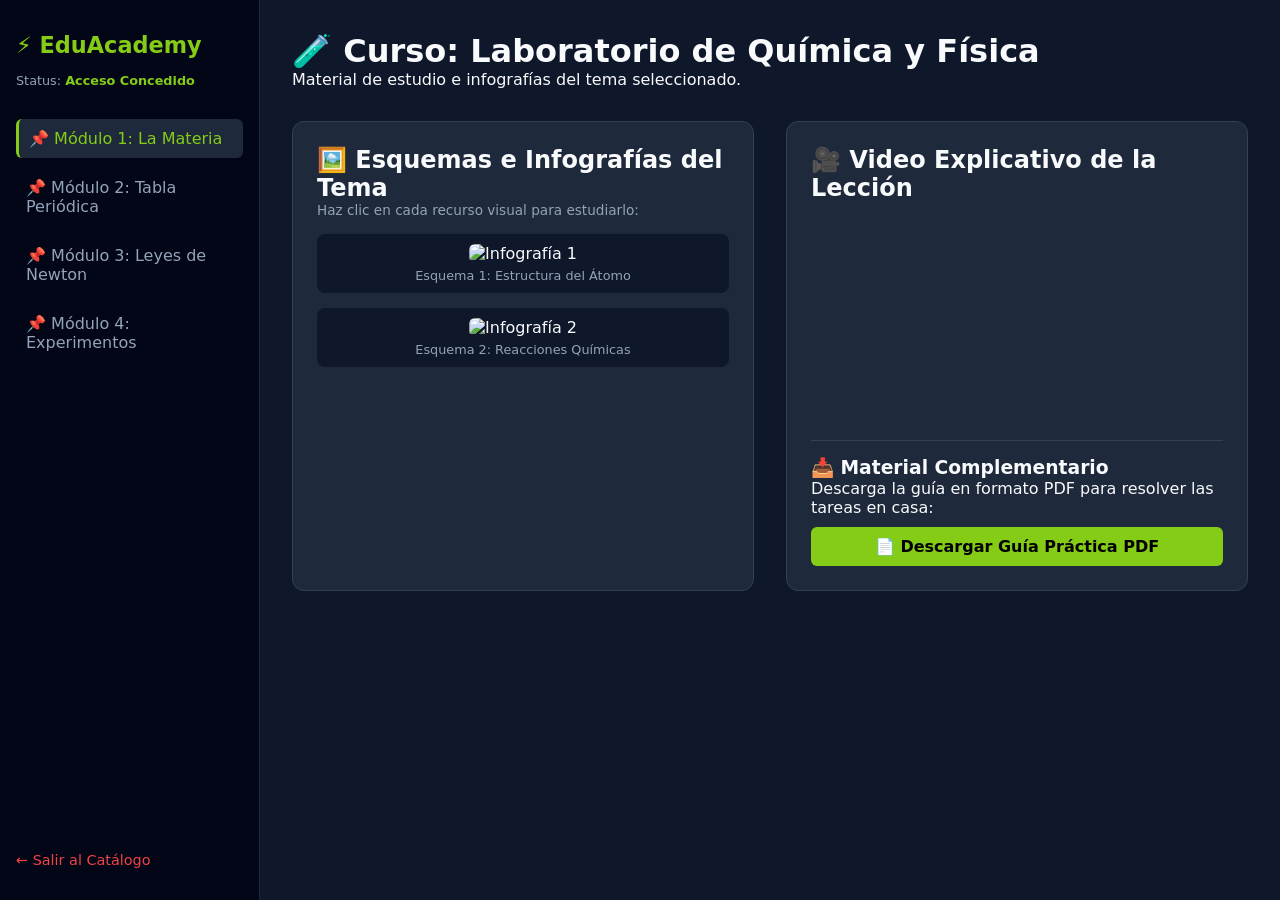
==== curso-detalle.html @ 9cff7b27 "Corregido el nombre del archivo curso-detalle.html" ====
<!DOCTYPE html>
<html lang="es">
<head>
  <meta charset="UTF-8">
  <meta name="viewport" content="width=device-width, initial-scale=1.0">
  <title>Aula EduAcademy - Química y Física</title>
  <link rel="stylesheet" href="css/styles.css">
</head>
<body class="dark-theme dashboard-body">

  <!-- Sidebar Lateral (En lugar del diseño arriba-abajo de MathSec) -->
  <aside class="sidebar">
    <div class="brand">⚡ EduAcademy</div>
    <div class="status-box">Status: <span>Acceso Concedido</span></div>
    
    <nav class="side-menu">
      <a href="#" class="active">📌 Módulo 1: La Materia</a>
      <a href="#">📌 Módulo 2: Tabla Periódica</a>
      <a href="#">📌 Módulo 3: Leyes de Newton</a>
      <a href="#">📌 Módulo 4: Experimentos</a>
    </nav>

    <a href="index.html" class="btn-exit">← Salir al Catálogo</a>
  </aside>

  <!-- Contenido Principal Dividido -->
  <main class="dashboard-content">
    
    <header class="content-header">
      <h1>🧪 Curso: Laboratorio de Química y Física</h1>
      <p>Material de estudio e infografías del tema seleccionado.</p>
    </header>

    <div class="content-split">
      
      <!-- Columna 1: Galería Visual e Infografías (Novedad) -->
      <section class="visual-panel">
        <h2>🖼️ Esquemas e Infografías del Tema</h2>
        <p class="subtitle">Haz clic en cada recurso visual para estudiarlo:</p>
        
        <div class="image-gallery">
          <div class="img-card">
            <img src="https://images.unsplash.com/photo-1532094349884-543bc11b234d?w=400" alt="Infografía 1">
            <p>Esquema 1: Estructura del Átomo</p>
          </div>
          <div class="img-card">
            <img src="https://images.unsplash.com/photo-1507668077129-56e32842fceb?w=400" alt="Infografía 2">
            <p>Esquema 2: Reacciones Químicas</p>
          </div>
        </div>
      </section>

      <!-- Columna 2: Reproductor y Descarga -->
      <section class="media-panel">
        <h2>🎥 Video Explicativo de la Lección</h2>
        <div class="video-wrapper">
          <iframe src="https://www.youtube.com/embed/fOuRqk1nzgY" title="Video de la clase" allowfullscreen></iframe>
        </div>

        <div class="download-box">
          <h3>📥 Material Complementario</h3>
          <p>Descarga la guía en formato PDF para resolver las tareas en casa:</p>
          <a href="pdf/quimica-guia.pdf" download class="btn-download">📄 Descargar Guía Práctica PDF</a>
        </div>
      </section>

    </div>

  </main>

</body>
</html>
---- css/styles.css ----
:root {
  --bg-dark: #0f172a;
  --bg-card: #1e293b;
  --accent-lime: #84cc16;
  --accent-purple: #a855f7;
  --text-main: #f8fafc;
  --text-muted: #94a3b8;
}

* {
  box-sizing: border-box;
  margin: 0;
  padding: 0;
  font-family: 'Inter', system-ui, -apple-system, sans-serif;
}

body.dark-theme {
  background-color: var(--bg-dark);
  color: var(--text-main);
  min-height: 100vh;
}

/* Nav */
.top-nav {
  display: flex;
  justify-content: space-between;
  padding: 1.2rem 2rem;
  background: #020617;
  border-bottom: 1px solid #1e293b;
}

.brand {
  font-size: 1.4rem;
  font-weight: 800;
  color: var(--accent-lime);
}

.user-pill {
  background: #1e293b;
  padding: 6px 14px;
  border-radius: 20px;
  font-size: 0.85rem;
  color: var(--text-muted);
}

/* Main Layout */
.main-layout {
  max-width: 1000px;
  margin: 2rem auto;
  padding: 0 1rem;
}

.hero-banner {
  text-align: center;
  margin-bottom: 2rem;
}

.hero-banner h1 {
  font-size: 2.2rem;
  color: var(--text-main);
}

.hero-banner p {
  color: var(--text-muted);
  margin-top: 8px;
}

/* Categorias */
.category-pills {
  display: flex;
  gap: 10px;
  justify-content: center;
  margin-bottom: 2rem;
}

.pill {
  background: var(--bg-card);
  color: var(--text-main);
  border: 1px solid #334155;
  padding: 8px 16px;
  border-radius: 20px;
  cursor: pointer;
}

.pill.active {
  background: var(--accent-lime);
  color: #000;
  font-weight: bold;
}

/* Listado Horizontal de Cursos */
.course-row {
  display: flex;
  background: var(--bg-card);
  border-radius: 12px;
  margin-bottom: 1.5rem;
  overflow: hidden;
  border: 1px solid #334155;
}

.course-preview {
  width: 250px;
}

.course-preview img {
  width: 100%;
  height: 100%;
  object-fit: cover;
}

.course-info {
  padding: 1.5rem;
  flex: 1;
}

.badge {
  display: inline-block;
  padding: 4px 10px;
  border-radius: 4px;
  font-size: 0.75rem;
  font-weight: bold;
  margin-bottom: 8px;
}

.badge-green { background: #166534; color: #4ade80; }
.badge-purple { background: #581c87; color: #c084fc; }
.badge-amber { background: #78350f; color: #fcd34d; }

.course-meta {
  display: flex;
  justify-content: space-between;
  align-items: center;
  margin-top: 15px;
}

.price {
  font-size: 1.3rem;
  font-weight: bold;
  color: var(--accent-lime);
}

.btn-buy {
  background: var(--accent-purple);
  color: white;
  text-decoration: none;
  padding: 8px 16px;
  border-radius: 6px;
  font-weight: bold;
  font-size: 0.9rem;
}

/* Dashboard con Sidebar */
.dashboard-body {
  display: flex;
}

.sidebar {
  width: 260px;
  background: #020617;
  padding: 2rem 1rem;
  min-height: 100vh;
  border-right: 1px solid #1e293b;
  display: flex;
  flex-direction: column;
}

.status-box {
  font-size: 0.8rem;
  color: var(--text-muted);
  margin: 15px 0;
}

.status-box span {
  color: var(--accent-lime);
  font-weight: bold;
}

.side-menu {
  display: flex;
  flex-direction: column;
  gap: 10px;
  margin-top: 1rem;
  flex: 1;
}

.side-menu a {
  color: var(--text-muted);
  text-decoration: none;
  padding: 10px;
  border-radius: 6px;
}

.side-menu a.active {
  background: var(--bg-card);
  color: var(--accent-lime);
  border-left: 3px solid var(--accent-lime);
}

.btn-exit {
  color: #ef4444;
  text-decoration: none;
  font-size: 0.9rem;
}

.dashboard-content {
  flex: 1;
  padding: 2rem;
}

.content-split {
  display: grid;
  grid-template-columns: 1fr 1fr;
  gap: 2rem;
  margin-top: 2rem;
}

.visual-panel, .media-panel {
  background: var(--bg-card);
  padding: 1.5rem;
  border-radius: 12px;
  border: 1px solid #334155;
}

.subtitle {
  color: var(--text-muted);
  font-size: 0.85rem;
  margin-bottom: 1rem;
}

.image-gallery {
  display: flex;
  flex-direction: column;
  gap: 15px;
}

.img-card {
  background: #0f172a;
  padding: 10px;
  border-radius: 8px;
  text-align: center;
}

.img-card img {
  width: 100%;
  border-radius: 6px;
  height: 140px;
  object-fit: cover;
}

.img-card p {
  font-size: 0.8rem;
  margin-top: 5px;
  color: var(--text-muted);
}

.video-wrapper iframe {
  width: 100%;
  height: 200px;
  border-radius: 8px;
  border: none;
  margin-top: 10px;
}

.download-box {
  margin-top: 1.5rem;
  padding-top: 1rem;
  border-top: 1px solid #334155;
}

.btn-download {
  display: block;
  background: var(--accent-lime);
  color: #000;
  text-align: center;
  text-decoration: none;
  padding: 10px;
  border-radius: 6px;
  font-weight: bold;
  margin-top: 10px;
}

footer {
  text-align: center;
  padding: 2rem;
  color: var(--text-muted);
  font-size: 0.85rem;
}
/* Botón de inicio de sesión en Navbar */
.btn-login-nav {
  background: #334155;
  color: #f8fafc;
  border: 1px solid #475569;
  padding: 6px 12px;
  border-radius: 6px;
  cursor: pointer;
  font-weight: bold;
}

.btn-login-nav:hover {
  background: #475569;
}

/* Modal de Autenticación */
.modal-overlay {
  display: none;
  position: fixed;
  top: 0;
  left: 0;
  width: 100%;
  height: 100%;
  background: rgba(2, 6, 23, 0.85);
  justify-content: center;
  align-items: center;
  z-index: 1000;
}

.modal-box {
  background: #1e293b;
  padding: 2rem;
  border-radius: 12px;
  width: 90%;
  max-width: 400px;
  border: 1px solid #334155;
  position: relative;
}

.close-btn {
  position: absolute;
  top: 10px;
  right: 15px;
  font-size: 1.5rem;
  color: #94a3b8;
  cursor: pointer;
}

.input-field {
  width: 100%;
  padding: 10px;
  margin-bottom: 12px;
  background: #0f172a;
  border: 1px solid #334155;
  border-radius: 6px;
  color: white;
}

.btn-submit {
  width: 100%;
  padding: 10px;
  background: #a855f7;
  color: white;
  border: none;
  border-radius: 6px;
  font-weight: bold;
  cursor: pointer;
}

.btn-submit:hover {
  background: #9333ea;
}
/* Botón estilo Mercado Pago */
.btn-buy {
  background: #009ee3;
  color: white;
  border: none;
  padding: 10px 16px;
  border-radius: 6px;
  font-weight: bold;
  font-size: 0.9rem;
  cursor: pointer;
  transition: background 0.2s;
}

.btn-buy:hover {
  background: #0081b8;
}

/* Modal Mercado Pago */
.pay-box {
  border-top: 5px solid #009ee3;
}

.mp-header {
  display: flex;
  justify-content: space-between;
  align-items: center;
  border-bottom: 1px solid #334155;
  padding-bottom: 10px;
}

.mp-secure {
  background: #064e3b;
  color: #34d399;
  font-size: 0.75rem;
  padding: 2px 8px;
  border-radius: 12px;
}

.btn-mp-submit {
  width: 100%;
  padding: 12px;
  background: #009ee3;
  color: white;
  border: none;
  border-radius: 6px;
  font-weight: bold;
  font-size: 1rem;
  cursor: pointer;
  margin-top: 10px;
}

.btn-mp-submit:hover {
  background: #0081b8;
}

/* Pantalla de Éxito */
.success-screen {
  display: none;
  text-align: center;
  padding: 1rem 0;
}

.checkmark {
  font-size: 3rem;
}

.loader-bar {
  height: 4px;
  background: #84cc16;
  width: 100%;
  margin-top: 15px;
  border-radius: 2px;
  animation: loading 3s linear forwards;
}

@keyframes loading {
  from { width: 0%; }
  to { width: 100%; }
}
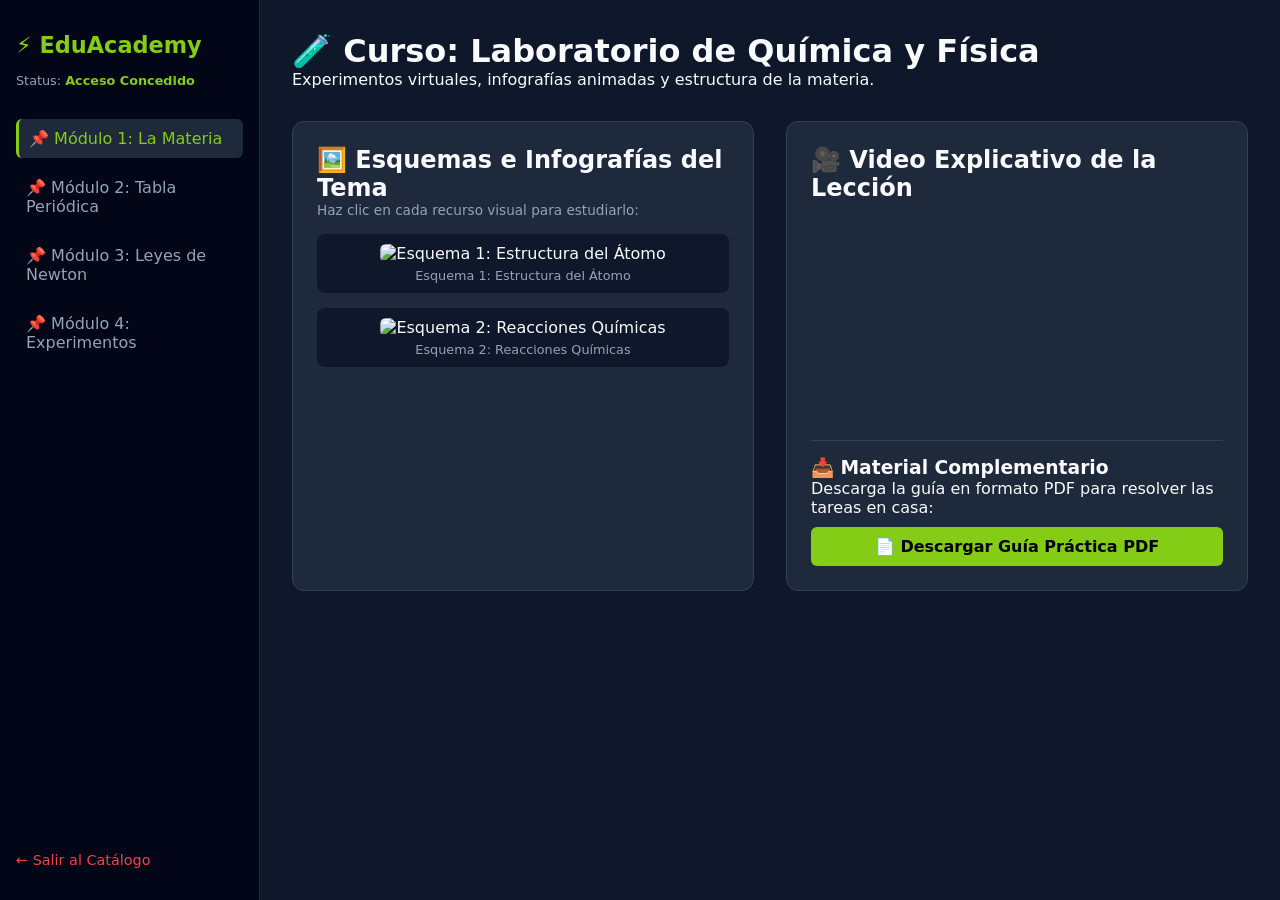
==== commit dd7802d1: "Contenido dinamico de aula virtual segun el curso pagado" ====
--- a/curso-detalle.html
+++ b/curso-detalle.html
@@ -3,64 +3,55 @@
 <head>
   <meta charset="UTF-8">
   <meta name="viewport" content="width=device-width, initial-scale=1.0">
-  <title>Aula EduAcademy - Química y Física</title>
+  <title>Aula EduAcademy - Detalle del Curso</title>
   <link rel="stylesheet" href="css/styles.css">
 </head>
 <body class="dark-theme dashboard-body">
 
-  <!-- Sidebar Lateral (En lugar del diseño arriba-abajo de MathSec) -->
+  <!-- Sidebar Lateral -->
   <aside class="sidebar">
     <div class="brand">⚡ EduAcademy</div>
     <div class="status-box">Status: <span>Acceso Concedido</span></div>
     
-    <nav class="side-menu">
-      <a href="#" class="active">📌 Módulo 1: La Materia</a>
-      <a href="#">📌 Módulo 2: Tabla Periódica</a>
-      <a href="#">📌 Módulo 3: Leyes de Newton</a>
-      <a href="#">📌 Módulo 4: Experimentos</a>
+    <!-- Modulos Dinamicos -->
+    <nav class="side-menu" id="course-modules">
+      <a href="#" class="active">📌 Cargando módulos...</a>
     </nav>
 
     <a href="index.html" class="btn-exit">← Salir al Catálogo</a>
   </aside>
 
-  <!-- Contenido Principal Dividido -->
+  <!-- Contenido Principal Dinámico -->
   <main class="dashboard-content">
     
     <header class="content-header">
-      <h1>🧪 Curso: Laboratorio de Química y Física</h1>
-      <p>Material de estudio e infografías del tema seleccionado.</p>
+      <h1 id="course-title">Cargando Curso...</h1>
+      <p id="course-desc">Material de estudio e infografías del tema seleccionado.</p>
     </header>
 
     <div class="content-split">
       
-      <!-- Columna 1: Galería Visual e Infografías (Novedad) -->
+      <!-- Columna 1: Galería Visual e Infografías Dinámicas -->
       <section class="visual-panel">
         <h2>🖼️ Esquemas e Infografías del Tema</h2>
         <p class="subtitle">Haz clic en cada recurso visual para estudiarlo:</p>
         
-        <div class="image-gallery">
-          <div class="img-card">
-            <img src="https://images.unsplash.com/photo-1532094349884-543bc11b234d?w=400" alt="Infografía 1">
-            <p>Esquema 1: Estructura del Átomo</p>
-          </div>
-          <div class="img-card">
-            <img src="https://images.unsplash.com/photo-1507668077129-56e32842fceb?w=400" alt="Infografía 2">
-            <p>Esquema 2: Reacciones Químicas</p>
-          </div>
+        <div class="image-gallery" id="course-gallery">
+          <!-- Se llena por JavaScript -->
         </div>
       </section>
 
-      <!-- Columna 2: Reproductor y Descarga -->
+      <!-- Columna 2: Video y PDF Dinámicos -->
       <section class="media-panel">
         <h2>🎥 Video Explicativo de la Lección</h2>
         <div class="video-wrapper">
-          <iframe src="https://www.youtube.com/embed/fOuRqk1nzgY" title="Video de la clase" allowfullscreen></iframe>
+          <iframe id="course-video" src="" title="Video de la clase" allowfullscreen></iframe>
         </div>
 
         <div class="download-box">
           <h3>📥 Material Complementario</h3>
           <p>Descarga la guía en formato PDF para resolver las tareas en casa:</p>
-          <a href="pdf/quimica-guia.pdf" download class="btn-download">📄 Descargar Guía Práctica PDF</a>
+          <a id="course-pdf" href="#" download class="btn-download">📄 Descargar Guía Práctica PDF</a>
         </div>
       </section>
 
@@ -68,5 +59,6 @@
 
   </main>
 
+  <script src="js/main.js"></script>
 </body>
 </html>
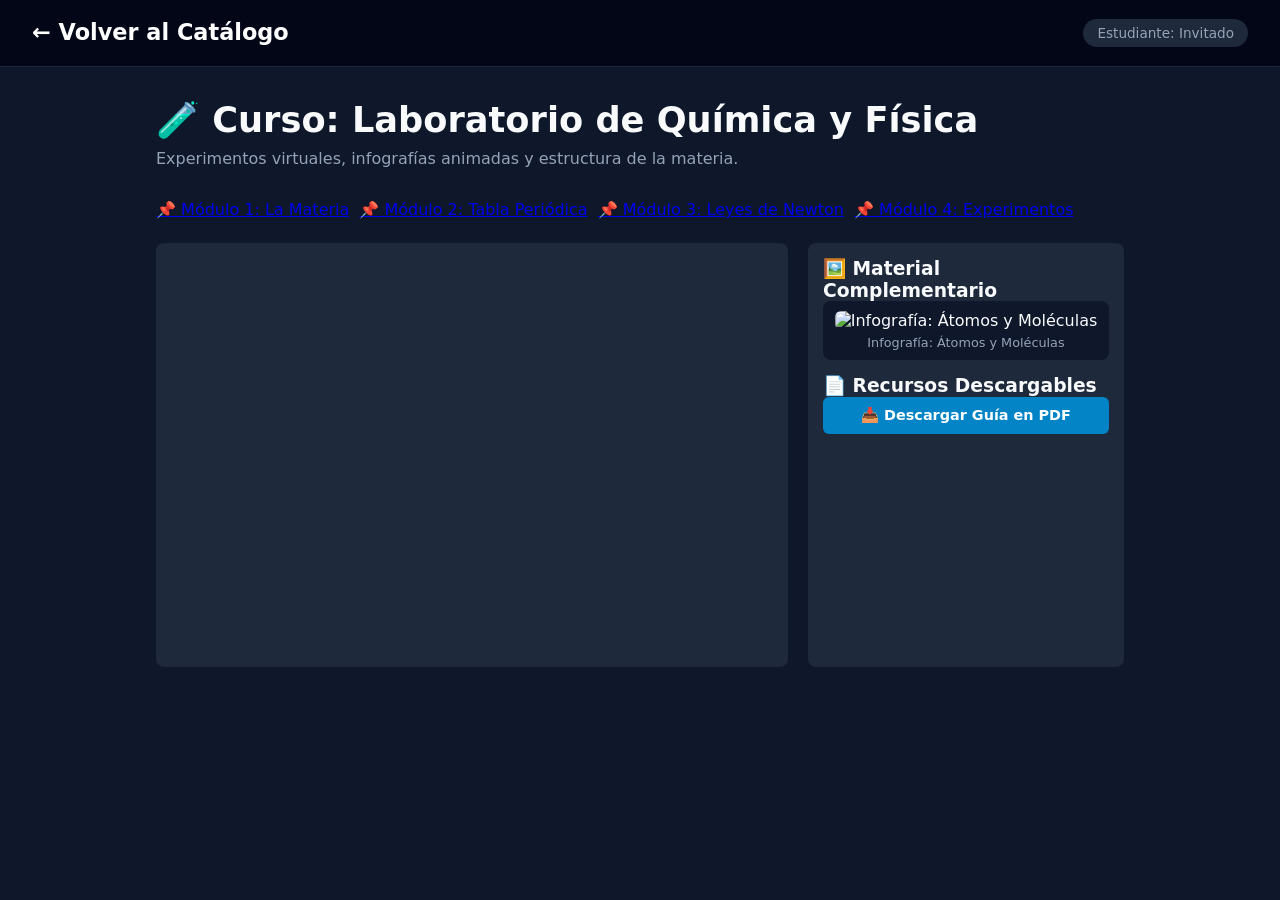
==== commit 5e1dc6a8: "Codigo final corregido con videos embebidos de youtube" ====
--- a/curso-detalle.html
+++ b/curso-detalle.html
@@ -3,56 +3,47 @@
 <head>
   <meta charset="UTF-8">
   <meta name="viewport" content="width=device-width, initial-scale=1.0">
-  <title>Aula EduAcademy - Detalle del Curso</title>
+  <title>EduAcademy - Contenido del Curso</title>
   <link rel="stylesheet" href="css/styles.css">
 </head>
-<body class="dark-theme dashboard-body">
+<body class="dark-theme">
 
-  <!-- Sidebar Lateral -->
-  <aside class="sidebar">
-    <div class="brand">⚡ EduAcademy</div>
-    <div class="status-box">Status: <span>Acceso Concedido</span></div>
+  <nav class="top-nav">
+    <a href="index.html" class="brand" style="text-decoration: none; color: white;">← Volver al Catálogo</a>
+    <div id="user-display" class="user-pill">Estudiante: Invitado</div>
+  </nav>
+
+  <main class="main-layout">
     
-    <!-- Modulos Dinamicos -->
-    <nav class="side-menu" id="course-modules">
-      <a href="#" class="active">📌 Cargando módulos...</a>
+    <!-- Título y descripción dinámica -->
+    <header class="hero-banner" style="text-align: left;">
+      <h1 id="course-title">Cargando Curso...</h1>
+      <p id="course-desc">Cargando información del contenido...</p>
+    </header>
+
+    <!-- Pestañas de Navegación entre Módulos -->
+    <nav id="course-modules" class="category-pills" style="margin-bottom: 1.5rem; justify-content: flex-start;">
+      <!-- Generado dinámicamente -->
     </nav>
 
-    <a href="index.html" class="btn-exit">← Salir al Catálogo</a>
-  </aside>
-
-  <!-- Contenido Principal Dinámico -->
-  <main class="dashboard-content">
-    
-    <header class="content-header">
-      <h1 id="course-title">Cargando Curso...</h1>
-      <p id="course-desc">Material de estudio e infografías del tema seleccionado.</p>
-    </header>
-
-    <div class="content-split">
+    <div style="display: grid; grid-template-columns: 2fr 1fr; gap: 20px;">
       
-      <!-- Columna 1: Galería Visual e Infografías Dinámicas -->
-      <section class="visual-panel">
-        <h2>🖼️ Esquemas e Infografías del Tema</h2>
-        <p class="subtitle">Haz clic en cada recurso visual para estudiarlo:</p>
-        
-        <div class="image-gallery" id="course-gallery">
-          <!-- Se llena por JavaScript -->
-        </div>
+      <!-- Reproductor de Video -->
+      <section class="video-container" style="background: #1e293b; padding: 10px; border-radius: 8px;">
+        <iframe id="course-video" width="100%" height="400" src="" frameborder="0" allowfullscreen style="border-radius: 6px;"></iframe>
       </section>
 
-      <!-- Columna 2: Video y PDF Dinámicos -->
-      <section class="media-panel">
-        <h2>🎥 Video Explicativo de la Lección</h2>
-        <div class="video-wrapper">
-          <iframe id="course-video" src="" title="Video de la clase" allowfullscreen></iframe>
+      <!-- Galería de Infografías/Imágenes y PDF -->
+      <section style="background: #1e293b; padding: 15px; border-radius: 8px;">
+        <h3 style="margin-top: 0;">🖼️ Material Complementario</h3>
+        <div id="course-gallery" style="display: flex; flex-direction: column; gap: 10px; margin-bottom: 15px;">
+          <!-- Generado dinámicamente -->
         </div>
 
-        <div class="download-box">
-          <h3>📥 Material Complementario</h3>
-          <p>Descarga la guía en formato PDF para resolver las tareas en casa:</p>
-          <a id="course-pdf" href="#" download class="btn-download">📄 Descargar Guía Práctica PDF</a>
-        </div>
+        <h3>📄 Recursos Descargables</h3>
+        <a id="course-pdf" href="#" target="_blank" class="btn-buy" style="display: block; text-align: center; text-decoration: none; background: #0284c7;">
+          📥 Descargar Guía en PDF
+        </a>
       </section>
 
     </div>
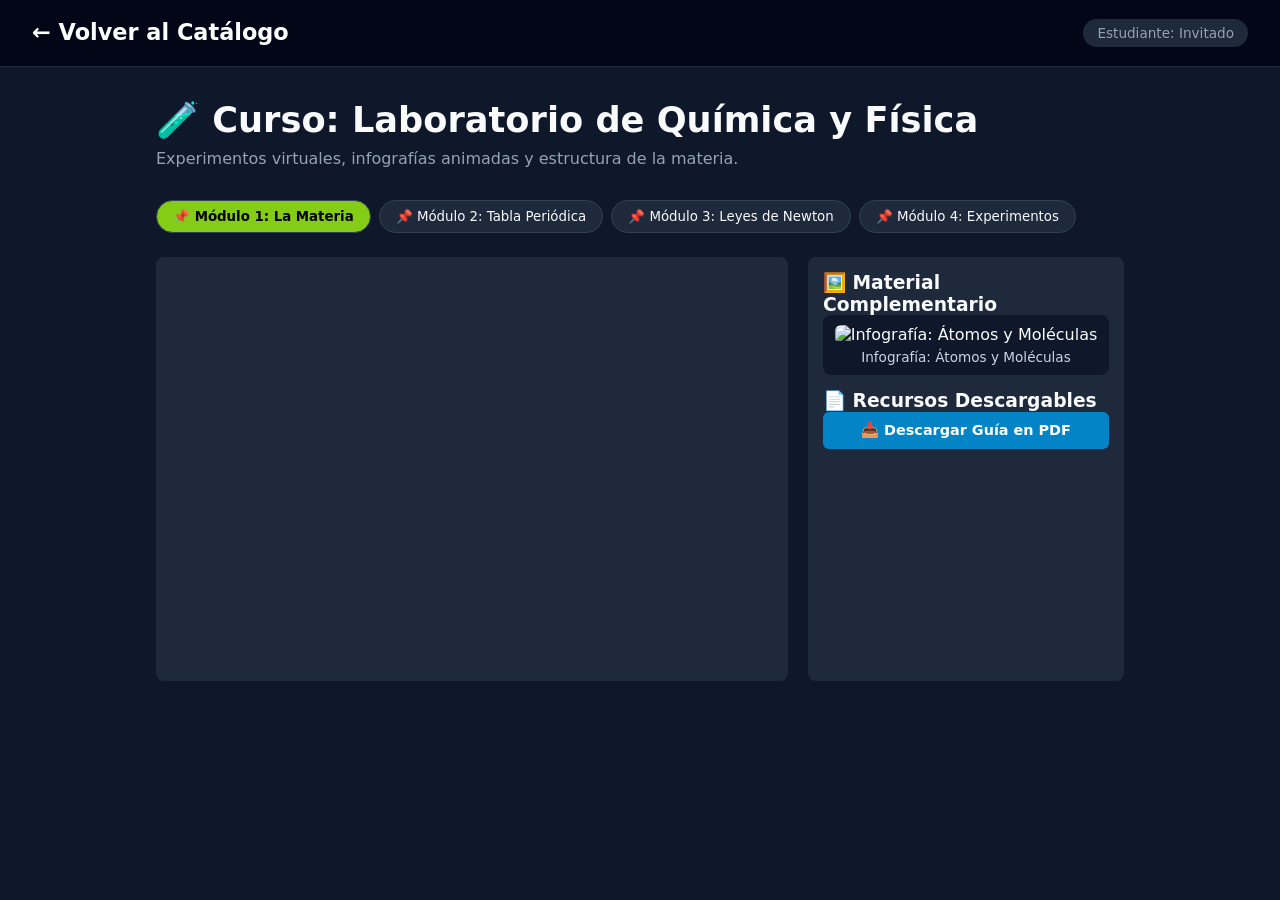
==== commit 407d4b04: "Corregida pasarela de pago simulada y botones de seleccion" ====
--- a/curso-detalle.html
+++ b/curso-detalle.html
@@ -15,33 +15,29 @@
 
   <main class="main-layout">
     
-    <!-- Título y descripción dinámica -->
     <header class="hero-banner" style="text-align: left;">
       <h1 id="course-title">Cargando Curso...</h1>
       <p id="course-desc">Cargando información del contenido...</p>
     </header>
 
-    <!-- Pestañas de Navegación entre Módulos -->
-    <nav id="course-modules" class="category-pills" style="margin-bottom: 1.5rem; justify-content: flex-start;">
-      <!-- Generado dinámicamente -->
+    <!-- Módulos cargados dinámicamente -->
+    <nav id="course-modules" class="category-pills" style="margin-bottom: 1.5rem; justify-content: flex-start; gap: 8px;">
     </nav>
 
     <div style="display: grid; grid-template-columns: 2fr 1fr; gap: 20px;">
       
-      <!-- Reproductor de Video -->
+      <!-- Video Embed -->
       <section class="video-container" style="background: #1e293b; padding: 10px; border-radius: 8px;">
         <iframe id="course-video" width="100%" height="400" src="" frameborder="0" allowfullscreen style="border-radius: 6px;"></iframe>
       </section>
 
-      <!-- Galería de Infografías/Imágenes y PDF -->
+      <!-- Recursos -->
       <section style="background: #1e293b; padding: 15px; border-radius: 8px;">
-        <h3 style="margin-top: 0;">🖼️ Material Complementario</h3>
-        <div id="course-gallery" style="display: flex; flex-direction: column; gap: 10px; margin-bottom: 15px;">
-          <!-- Generado dinámicamente -->
-        </div>
+        <h3 style="margin-top: 0; color: #f8fafc;">🖼️ Material Complementario</h3>
+        <div id="course-gallery"></div>
 
-        <h3>📄 Recursos Descargables</h3>
-        <a id="course-pdf" href="#" target="_blank" class="btn-buy" style="display: block; text-align: center; text-decoration: none; background: #0284c7;">
+        <h3 style="color: #f8fafc; margin-top: 15px;">📄 Recursos Descargables</h3>
+        <a id="course-pdf" href="#" target="_blank" class="btn-buy" style="display: block; text-align: center; text-decoration: none; background: #0284c7; width: 100%; box-sizing: border-border-box;">
           📥 Descargar Guía en PDF
         </a>
       </section>
